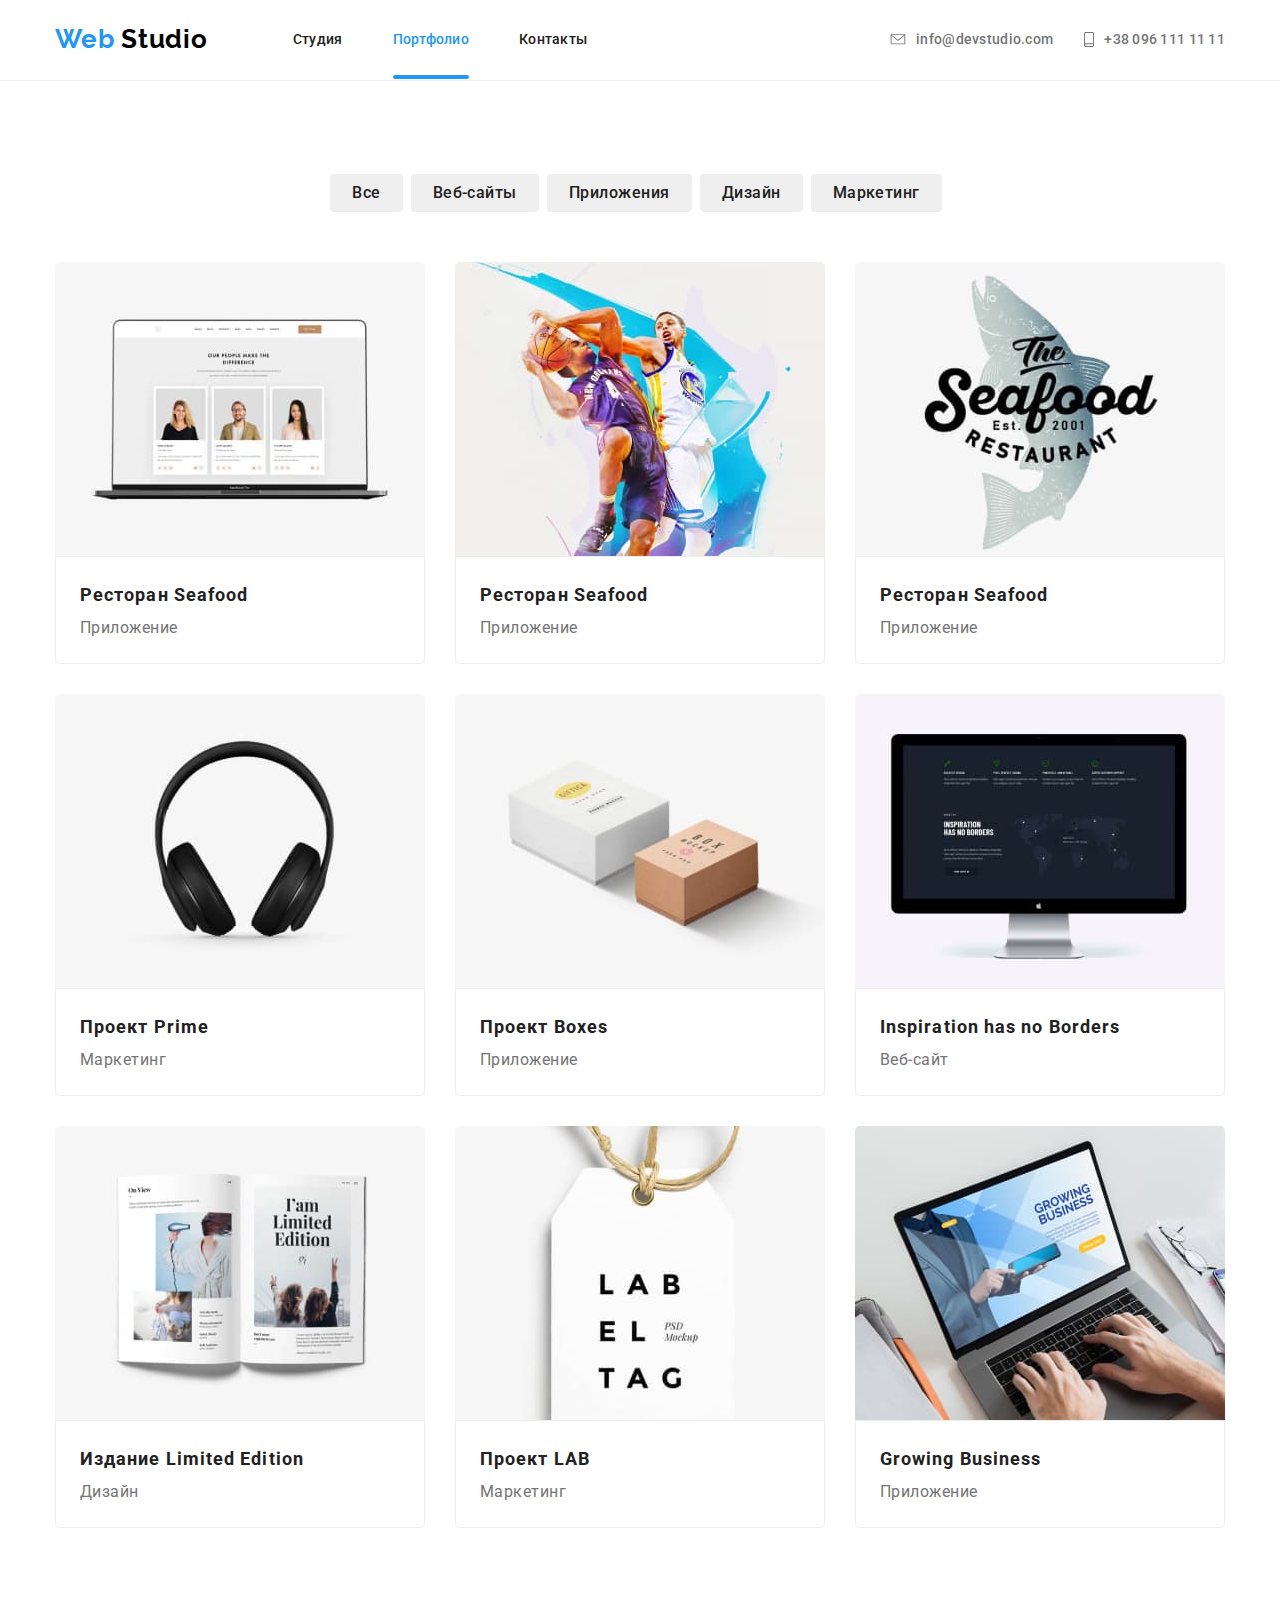
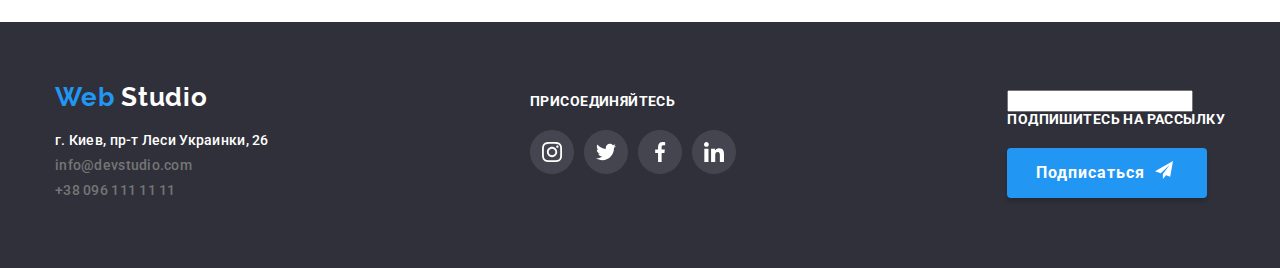
==== portfolio.html @ 5d682a05 "новый реп, удалила иконки" ====
<!DOCTYPE html>
<html lang="ru">

<head>
    <meta charset="UTF-8">
    <meta name="viewport" content="width=device-width, initial-scale=1.0">
    <title>Web Studio</title>
    <link rel="stylesheet" href="./css/normalize.css">
    <link rel="stylesheet" href="./css/style.css">
    <link href="https://fonts.googleapis.com/css2?family=Roboto:wght@400;500;700&display=swap" rel="stylesheet">

</head>

<body>

    <!--Хедер-->
    <header class="header">
        <div class="container">
            <nav class="navigation">
                <a class="logo-link-header link" href="./index.html">Web<span class="logo-studio-header">
                        Studio</span></a>

                <ul class="navigation-list list">
                    <li class="navigation-list-item">
                        <a class="navigation-list-link link" href="./index.html">Студия</a>
                    </li>
                    <li class="navigation-list-item">
                        <a class="navigation-list-link link current" href="./portfolio.html">Портфолио</a>
                    </li>
                    <li class="navigation-list-item">
                        <a class="navigation-list-link link" href="">Контакты</a>
                    </li>
                </ul>
            </nav>

            <div class="header-contacts">
                <address class="address">
                    <ul class="header-address list">

                        <li class="mail-link-block">
                            <a class="company-address-header link" href="mailto:info@devstudio.com">
                                <svg class="company-address-svg" width="16" height="11">
                                    <use class="envelope" href="./images/icons/symbol-defs.svg#envelope"></use>
                                </svg>
                                info@devstudio.com
                            </a>
                        </li>

                        <li class="phone-link-block">
                            <a class="company-address-header link" href="tel:+380961111111">
                                <svg class="company-address-svg" width="10" height="15">
                                    <use class="smartphone" href="./images/icons/symbol-defs.svg#smartphone"></use>
                                </svg>
                                +38 096 111 11 11
                            </a>
                        </li>

                    </ul>
                </address>
            </div>
        </div>
    </header>

    <main>
        <!--Портфолио-->
        <section class="portfolio">
            <div class="container">
                <h1 hidden>Портфолио</h1>
                <ul class="portfolio-button-list list">
                    <li>
                        <button class="portfolio-button-list-item" type="button">Все</button>
                    </li>
                    <li>
                        <button class="portfolio-button-list-item" type="button">Веб-сайты</button>
                    </li>
                    <li>
                        <button class="portfolio-button-list-item" type="button">Приложения</button>
                    </li>
                    <li>
                        <button class="portfolio-button-list-item" type="button">Дизайн</button>
                    </li>
                    <li>
                        <button class="portfolio-button-list-item" type="button">Маркетинг</button>
                    </li>
                </ul>

                <ul class="portfolio-example-list list">

                    <li class="portfolio-example-list-item">
                        <a class="portfolio-card-link link" href="">
                            <div class="portfolio-card">
                                <img src="./images/portfolio-1.jpg" alt="ноутбук" width="370" height="294">
                                <div class="overlay">
                                    <p class="overlay-text">Технокряк это современная площадка распространения
                                        коронавируса.
                                        Компании используют эту платформу для цифрового шпионажа и атак на защищённые
                                        сервера конкурентов.</p>
                                </div>
                            </div>
                            <div class="portfolio-card-content">
                                <h3 class="portfolio-example-title">Ресторан Seafood</h3>
                                <p class="portfolio-example-text">Приложение</p>
                            </div>
                        </a>
                    </li>

                    <li class="portfolio-example-list-item">
                        <a class="portfolio-card-link link" href="">
                            <div class="portfolio-card">
                                <img src="./images/portfolio-2.jpg" alt="баскетболисты" width="370" height="294">
                                <div class="overlay">
                                    <p class="overlay-text">Технокряк это современная площадка распространения
                                        коронавируса.
                                        Компании используют эту платформу для цифрового шпионажа и атак на защищённые
                                        сервера конкурентов.</p>
                                </div>
                            </div>
                            <div class="portfolio-card-content">
                                <h3 class="portfolio-example-title">Ресторан Seafood</h3>
                                <p class="portfolio-example-text">Приложение</p>
                            </div>
                        </a>
                    </li>

                    <li class="portfolio-example-list-item">
                        <a class="portfolio-card-link link" href="">
                            <div class="portfolio-card">
                                <img src="./images/portfolio-3.jpg" alt="лого ресторана" width="370" height="294">
                                <div class="overlay">
                                    <p class="overlay-text">Технокряк это современная площадка распространения
                                        коронавируса.
                                        Компании используют эту платформу для цифрового шпионажа и атак на защищённые
                                        сервера конкурентов.</p>
                                </div>
                            </div>
                            <div class="portfolio-card-content">
                                <h3 class="portfolio-example-title">Ресторан Seafood</h3>
                                <p class="portfolio-example-text">Приложение</p>
                            </div>
                        </a>
                    </li>

                    <li class="portfolio-example-list-item">
                        <a class="portfolio-card-link link" href="">
                            <div class="portfolio-card">
                                <img src="./images/portfolio-4.jpg" alt="наушники" width="370" height="294">
                                <div class="overlay">
                                    <p class="overlay-text">Технокряк это современная площадка распространения
                                        коронавируса.
                                        Компании используют эту платформу для цифрового шпионажа и атак на защищённые
                                        сервера конкурентов.</p>
                                </div>
                            </div>
                            <div class="portfolio-card-content">
                                <h3 class="portfolio-example-title">Проект Prime</h3>
                                <p class="portfolio-example-text">Маркетинг</p>
                            </div>
                        </a>
                    </li>

                    <li class="portfolio-example-list-item">
                        <a class="portfolio-card-link link" href="">
                            <div class="portfolio-card">
                                <img src="./images/portfolio-5.jpg" alt="коробки" width="370" height="294">
                                <div class="overlay">
                                    <p class="overlay-text">Технокряк это современная площадка распространения
                                        коронавируса.
                                        Компании используют эту платформу для цифрового шпионажа и атак на защищённые
                                        сервера конкурентов.</p>
                                </div>
                            </div>
                            <div class="portfolio-card-content">
                                <h3 class="portfolio-example-title">Проект Boxes</h3>
                                <p class="portfolio-example-text">Приложение</p>
                            </div>
                        </a>
                    </li>

                    <li class="portfolio-example-list-item">
                        <a class="portfolio-card-link link" href="">
                            <div class="portfolio-card">
                                <img src="./images/portfolio-6.jpg" alt="ПК" width="370" height="294">
                                <div class="overlay">
                                    <p class="overlay-text">Технокряк это современная площадка распространения
                                        коронавируса.
                                        Компании используют эту платформу для цифрового шпионажа и атак на защищённые
                                        сервера конкурентов.</p>
                                </div>
                            </div>
                            <div class="portfolio-card-content">
                                <h3 class="portfolio-example-title">Inspiration has no Borders</h3>
                                <p class="portfolio-example-text">Веб-сайт</p>
                            </div>
                        </a>
                    </li>

                    <li class="portfolio-example-list-item">
                        <a class="portfolio-card-link link" href="">
                            <div class="portfolio-card">
                                <img src="./images/portfolio-7.jpg" alt="журнал" width="370" height="294">
                                <div class="overlay">
                                    <p class="overlay-text">Технокряк это современная площадка распространения
                                        коронавируса.
                                        Компании используют эту платформу для цифрового шпионажа и атак на защищённые
                                        сервера конкурентов.</p>
                                </div>
                            </div>
                            <div class="portfolio-card-content">
                                <h3 class="portfolio-example-title">Издание Limited Edition</h3>
                                <p class="portfolio-example-text">Дизайн</p>
                            </div>
                        </a>
                    </li>

                    <li class="portfolio-example-list-item">
                        <a class="portfolio-card-link link" href="">
                            <div class="portfolio-card">
                                <img src="./images/portfolio-8.jpg" alt="лого проекта" width="370" height="294">
                                <div class="overlay">
                                    <p class="overlay-text">Технокряк это современная площадка распространения
                                        коронавируса.
                                        Компании используют эту платформу для цифрового шпионажа и атак на защищённые
                                        сервера конкурентов.</p>
                                </div>
                            </div>
                            <div class="portfolio-card-content">
                                <h3 class="portfolio-example-title">Проект LAB</h3>
                                <p class="portfolio-example-text">Маркетинг</p>
                            </div>
                        </a>
                    </li>

                    <li class="portfolio-example-list-item">
                        <a class="portfolio-card-link link" href="">
                            <div class="portfolio-card">
                                <img src="./images/portfolio-9.jpg" alt="ноутбук" width="370" height="294">
                                <div class="overlay">
                                    <p class="overlay-text">Технокряк это современная площадка распространения
                                        коронавируса.
                                        Компании используют эту платформу для цифрового шпионажа и атак на защищённые
                                        сервера конкурентов.</p>
                                </div>
                            </div>
                            <div class="portfolio-card-content">
                                <h3 class="portfolio-example-title">Growing Business</h3>
                                <p class="portfolio-example-text">Приложение</p>
                            </div>
                        </a>
                    </li>

                </ul>
            </div>

        </section>
    </main>

    <footer>
        <!--Контакты-->
        <section class="footer">
            <div class="container">
                <h2 hidden>Контакты</h2>
                <div class="footer-contacts">
                    <a class="logo-link-footer link" href="./index.html">Web<span class="logo-studio-footer">
                            Studio</span></a>
                    <address class="address">
                        <ul class="list">
                            <li>
                                <a class="company-address link" href="https://goo.gl/maps/VdEKPKN24WeTXLv36"
                                    target="_blank">г.
                                    Киев,
                                    пр-т Леси Украинки, 26</a>
                            </li>
                            <li>
                                <a class="company-mail-footer link" href="mailto:info@devstudio.com">info@devstudio.com
                                </a>
                            </li>
                            <li>
                                <a class="company-phone-footer link" href="tel:+380961111111">+38 096 111 11 11
                                </a>
                            </li>
                        </ul>
                    </address>
                </div>

                <div class="footer-join">
                    <b class="join">Присоединяйтесь</b>
                    <ul class="join-links-list list">
                        <li class="join-links-item">
                            <a class="join-logo-link" href="">
                                <svg class="join-logo-link-svg">
                                    <use href="./images/icons/symbol-defs.svg#instagram-footer"></use>
                                </svg>
                            </a>
                        </li>
                        <li class="join-links-item">
                            <a class="join-logo-link" href="">
                                <svg class="join-logo-link-svg">
                                    <use href="./images/icons/symbol-defs.svg#twitter-footer"></use>
                                </svg>
                            </a>
                        </li>
                        <li class="join-links-item">
                            <a class="join-logo-link" href="">
                                <svg class="join-logo-link-svg">
                                    <use href="./images/icons/symbol-defs.svg#facebook-footer"></use>
                                </svg>
                            </a>
                        </li>
                        <li class="join-links-item">
                            <a class="join-logo-link" href="">
                                <svg class="join-logo-link-svg">
                                    <use href="./images/icons/symbol-defs.svg#linkedin-footer"></use>
                                </svg>
                            </a>
                        </li>
                    </ul>
                </div>

                <div class="footer-subscribe">
                    <form action="#" method="GET" class="subscribe-form">
                        <label>
                            <input type="email" name="user email" class="subscribe-input">

                            <b class="subscribe">Подпишитесь на рассылку</b>

                            <button type="submit" class="subscribe-button">
                                Подписаться
                                <svg class="subscribe-button-icon" width="24" height="24">
                                    <use href="./images/icons/symbol-defs.svg#send"></use>
                                </svg>
                            </button>
                        </label>
                    </form>
                </div>
            </div>
        </section>
    </footer>
</body>
---- css/style.css ----
/*
цвет текста
color: #000000; черный для лого
color: #212121; почти черный
color: #FFFFFF; белый
color: #2196F3; голубой
color: #757575; серый

цвет фона
background: #FFFFFF; белый
background: #F5F4FA; серый
background: #2F303A; темный
*/
@font-face {
  font-family: "Raleway";
  font-style: normal;
  font-weight: 700;
  src: local("Raleway Bold"), local("Raleway-Bold"),
    url("../fonts/raleway-v16-latin-700.woff2") format("woff2"),
    /* Chrome 26+, Opera 23+, Firefox 39+ */
      url("../fonts/raleway-v16-latin-700.woff") format("woff"); /* Chrome 6+, Firefox 3.6+, IE 9+, Safari 5.1+ */
}
:root {
  --main-font: "Roboto", sans-serif;
  --secondary-font: "Raleway", sans-serif;
  --section-title-color: #212121;
  --accent-color: #2196f3;
  --accent-text: #ffffff;
  --logo-studio-header: #000000;
  --description-text-color: #757575;
  --title-text-color: #212121;
  --background-dark-color: #2f303a;
  --background-grey-color: #f5f4fa;
}
body {
  background-color: #ffffff;
  font-family: var(--main-font);
  font-size: 14px;
}
.link {
  text-decoration: none;
}
.list {
  list-style: none;
  padding-left: 0;
  padding-right: 0;
}
.section-title {
  /*универсальный заголовок секции*/
  font-weight: 700;
  font-size: 36px;
  line-height: 1.16;
  text-align: center;
  letter-spacing: 0.03em;
  color: var(--section-title-color);
}
.container {
  width: 1170px;
  padding-left: 15px;
  padding-right: 15px;
  margin-left: auto;
  margin-right: auto;
}
ul,
li,
h1,
h2,
h3,
h4,
h5,
h6,
p {
  margin-top: 0;
  margin-bottom: 0;
}
img {
  display: block;
  max-width: 100%;
}

/*Хедер*/
.logo-link-header {
  font-family: var(--secondary-font);
  font-weight: 700;
  font-size: 26px;
  line-height: 1.19;
  letter-spacing: 0.03em;
  color: var(--accent-color);

  padding-top: 24px;
  padding-bottom: 25px;
  margin-right: 85px;
}
.logo-studio-header {
  color: var(--logo-studio-header);
}
.header-address {
  display: flex;
}
.company-address-header {
  font-weight: 500;
  font-size: 14px;
  font-style: normal;
  line-height: 1.14;
  letter-spacing: 0.02em;
  color: var(--description-text-color);

  display: flex;
  align-items: center;
}
.company-address-svg {
  fill: currentColor;
  /*внимательно*/
  margin-right: 10px;
}
.company-address-header:hover,
.company-address-header:focus {
  color: var(--accent-color);
  transition: 250ms cubic-bezier(0.4, 0, 0.2, 1);
}
.mail-link-block {
  margin-right: 31px;
}
.navigation-list-link {
  position: relative;

  font-weight: 500;
  font-size: 14px;
  font-style: normal;
  line-height: 1.14;
  letter-spacing: 0.02em;
  color: var(--section-title-color);

  transition: 250ms cubic-bezier(0.4, 0, 0.2, 1);

  padding-top: 32px;
  padding-bottom: 32px;
}
.navigation-list-link:hover,
.navigation-list-link:focus {
  color: var(--accent-color);
}
.header .container {
  display: flex;
  align-items: center;
  justify-content: space-between;
}
.navigation-list {
  display: flex;
}
.navigation-list-item:not(:last-child) {
  margin-right: 50px;
}
.current::after {
  position: absolute;

  content: "";
  width: 100%;
  height: 4px;
  background-color: #2196F3;
  border-radius: 2px;
  bottom: 0;

  display: block;
}
.navigation-list-link.current {
  color:#2196F3;
}
.navigation {
  display: flex;
  align-items: center;
}

/*Герой*/
.hero {
  /* outline: 1px solid #666; */

  background-image: linear-gradient(
      to bottom,
      rgba(47, 48, 58, 0.8),
      rgba(47, 48, 58, 0.8)
    ),
    url(../images/header-background.jpg);
  background-repeat: no-repeat;
  background-position: center;
  background-size: cover;
  /* max-width: 1600px; */
  padding-top: 200px;
  padding-bottom: 200px;

  text-align: center;
}
.hero-title {
  font-weight: 900;
  font-size: 44px;
  line-height: 60px;
  text-align: center;
  letter-spacing: 0.06em;
  text-transform: uppercase;
  color: var(--accent-text);

  margin-bottom: 30px;
}
.button {
  font-weight: 700;
  font-size: 16px;
  line-height: 1.87;
  letter-spacing: 0.06em;
  color: #ffffff;
  background-color: var(--accent-color);
  width: 200px;
  height: 50px;
  outline: none;
  border: unset;
  cursor: pointer;

  box-shadow: 0px 4px 4px rgba(0, 0, 0, 0.15);
  border-radius: 4px;
}

/*Преимущества*/
.advantages {
  /* outline: 1px solid #666; */

  padding-top: 94px;
  padding-bottom: 94px;
}
.advantage-name {
  font-weight: 700;
  font-size: 14px;
  line-height: 16px;
  letter-spacing: 0.03em;
  text-transform: uppercase;
  color: #212121;
}
.advantage-description {
  font-weight: 400;
  font-size: 14px;
  line-height: 1.71;
  letter-spacing: 0.03em;
  color: var(--description-text-color);
}
.advantage-link-icon {
  width: 70px;
  height: 70px;
}
  .advantages-icon-div {
  width: 270px;
  height: 120px;
  background: #F5F4FA;
  border-radius: 4px;

  display: flex;
  justify-content: center;
  align-items: center;
}
.advantages-list {
  display: flex;
  justify-content: center;
}
.advantages-list-item:not(:last-child) {
  margin-right: 30px;
}
.advantage-name {
  margin-top: 30px;
  margin-bottom: 10px;
}
.link-icon {
  fill: #2f303a;
}

/*Чем мы занимаемся*/
.activities {
  /* outline: 1px solid #666; */

  padding-top: 0;
  padding-bottom: 67px;
}
.activities-list {
  display: flex;
  justify-content: center;
}
.activities-list-item {
  position: relative;
}
.activities-list-item-name {
  position: absolute;
  bottom: 0;

  font-weight: 700;
  font-size: 1.14;
  line-height: 16px;
  text-align: center;
  letter-spacing: 0.03em;
  text-transform: uppercase;
  color: var(--accent-text); 

  background: rgba(47, 48, 58, 0.8);
  width: 370px;
  height: 70px;

  display: flex;
  justify-content: center;
  align-items: center;
}
.activities .section-title {
  margin-bottom: 50px;
}
.activities-list-item:not(:last-child) {
  margin-right: 30px;
}

/*Наша команда*/
.team {
  background-color: var(--background-grey-color);

  padding-top: 94px;
  padding-bottom: 107px;
}
.team .section-title {
  font-weight: 700;
  font-size: 36px;
  line-height: 42px;
  text-align: center;
  letter-spacing: 0.03em;
  color: var(--title-text-color);

  margin-bottom: 37px;
}
.team-member {
  border: 1px solid #eeeeee;
  border-bottom-right-radius: 4px;
  border-bottom-left-radius: 4px;
  overflow: hidden;
  box-shadow: 0px 2px 1px rgba(0, 0, 0, 0.2), 0px 1px 1px rgba(0, 0, 0, 0.14),
    0px 1px 3px rgba(0, 0, 0, 0.12);
}
.team-card-content {
  background-color: #ffffff;
}
.team-member-name {
  font-weight: 500;
  font-size: 16px;
  line-height: 1.18;
  letter-spacing: 0.03em;
  color: var(--title-text-color);

  display: flex;
  justify-content: center;
}
.team-member-position {
  font-weight: 400;
  color: var(--description-text-color);
  margin-bottom: 16px;

  display: flex;
  justify-content: center;
}
.team-member-social-links {
  display: flex;
  justify-content: space-around;
  padding-bottom: 17px;
}
.team-member-social-links-item {
  width: 44px;
  height: 44px;
  display: flex;
  justify-content: center;
  align-items: center;
}
.team-member-link {
  width: 44px;
  height: 44px;  
  border-radius: 50%;
  fill: #AFB1B8;

  display: flex;
  align-items: center;
  justify-content: center;

  transition: 250ms cubic-bezier(0.4, 0, 0.2, 1);
}
.team-member-link:hover,
.team-member-link:focus {
  background-color: var(--accent-color);
}
.team-member-link-icon {
  width: 20px;
  height: 20px;
  transition: 250ms cubic-bezier(0.4, 0, 0.2, 1);
}
.team-member-link:hover .team-member-link-icon,
.team-member-link:focus .team-member-link-icon{
  fill: var(--accent-text);
}
.team-members-list {
  display: flex;
  justify-content: center;
}
.team-member:not(:last-child) {
  margin-right: 30px;
}
.team-member-name {
  padding-top: 30px;
  margin-bottom: 10px;
}

/*Постоянные клиенты*/
.clients {
  padding-top: 94px;
  padding-bottom: 94px;
}
.clients-list {
  display: flex;
  justify-content: space-around;
}
.clients .section-title {
  margin-bottom: 50px;
}
.client-logo-svg {
  fill: #AFB1B8;

  transition: 250ms cubic-bezier(0.4, 0, 0.2, 1);
}
.client-logo-link {
  width: 170px;
  height: 90px;
  border: 1px solid #AFB1B8;
  border-radius: 4px;

  display: flex;
  justify-content: center;
  align-items: center;

  transition: 250ms cubic-bezier(0.4, 0, 0.2, 1);
}
.client-logo-link:hover,
.client-logo-link:focus {
  border-color: var(--accent-color);
}
.client-logo-link:hover .client-logo-svg,
.client-logo-link:focus .client-logo-svg{
  fill: var(--accent-color);
}

/*Контакты*/
.footer {
  padding-top: 60px;
  padding-bottom: 60px;
}
.company-address {
  /*адрес компании в футере*/
  font-weight: 500;
  font-size: 14px;
  font-style: normal;
  line-height: 1.14;
  letter-spacing: 0.02em;
  color: var(--accent-text);

  display: block;
  margin-bottom: 9px;
}
.company-mail-footer,
.company-phone-footer {
  font-weight: 500;
  font-size: 14px;
  font-style: normal;
  line-height: 1.14;
  letter-spacing: 0.02em;
  color: var(--description-text-color);

  display: block;
  margin-bottom: 9px;
}
.join,
.subscribe {
  /*присоединяйтесь, подпишитесь в футере*/
  font-weight: 700;
  font-size: 14px;
  line-height: 1.14;
  letter-spacing: 0.03em;
  text-transform: uppercase;
  color: var(--accent-text);

  display: block;
  margin-bottom: 20px;
}
.logo-link-footer {
  /*логотип в футере*/
  font-family: var(--secondary-font);
  font-weight: 700;
  font-size: 26px;
  line-height: 1.19;
  letter-spacing: 0.03em;
  color: var(--accent-color);

  display: block;
  margin-bottom: 20px;
}
.logo-studio-footer {
  /*белый цвет для слова studio*/
  color: #ffffff;
}
.footer .container {
  display: flex;
  align-items: baseline;
  justify-content: space-between;
}
.join-links-list {
  display: flex;
  justify-content: space-between;
}
.join-logo-link {
  height: 44px;
  width: 44px;

  display: block;
  border-radius: 50%;
  transition: 250ms cubic-bezier(0.4, 0, 0.2, 1);
}
.join-logo-link:hover,
.join-logo-link:focus {
  background-color: var(--accent-color);
}
.join-logo-link:not(last-child) {
  margin-right: 10px;
}
.join-logo-link-svg {
  width: 44px;
  height: 44px;

  fill: #fff;
}
.subscribe-button {
  font-weight: 700;
  font-size: 16px;
  line-height: 1.87;
  letter-spacing: 0.06em;
  color: #ffffff;
  background-color: var(--accent-color);
  width: 200px;
  height: 50px;
  outline: none;
  border: unset;
  cursor: pointer;

  box-shadow: 0px 4px 4px rgba(0, 0, 0, 0.15);
  border-radius: 4px;
  display: flex;
  align-items: center;
  justify-content: center;
}
.subscribe-button-icon {
  fill: #fff;
  margin-left: 10px;
}
.footer {
  background-color: var(--background-dark-color);
}





/*Портфолио*/
.portfolio {
  border-top: 1px solid #eeeeee;
  /* outline: 1px solid #666; */
  padding-top: 93px;
  padding-bottom: 94px;
}
.portfolio-button-list {
  display: flex;
  justify-content: center;

  margin-bottom: 50px;
}
.portfolio-button-list-item {
  font-weight: 500;
  font-size: 16px;
  line-height: 1.62;
  letter-spacing: 0.03em;
  color: var(--title-text-color);
  border: unset;
  padding-left: 22px;
  padding-right: 22px;
  padding-top: 6px;
  padding-bottom: 6px;
  cursor: pointer;
  border-radius: 4px;

  margin-right: 8px;

  transition: 250ms cubic-bezier(0.4, 0, 0.2, 1);
}
.portfolio-button-list-item:hover,
.portfolio-button-list-item:focus {
  color: var(--accent-text);
  background-color: var(--accent-color);
  box-shadow: 0px 2px 2px rgba(0, 0, 0, 0.12),
  0px 1px 2px rgba(0, 0, 0, 0.08),
  0px 3px 1px rgba(0, 0, 0, 0.1);
  border-radius: 4px;
}
.overlay {
  position: absolute;
  top: 100%;
  bottom: 0;
  opacity: 1;

  width: 100%;
  height: 100%;
  background: rgba(33, 150, 243, 0.9);
  transition: 250ms cubic-bezier(0.4, 0, 0.2, 1);
}
.overlay-text {
  font-weight: 400;
  font-size: 18px;
  line-height: 1.55;
  letter-spacing: 0.03em;
  color: var(--accent-text);

  padding-top: 65px;
  padding-bottom: 65px;
  padding-left: 24px;
  padding-right: 24px;
}
.portfolio-card-link {
    display: block;
}
.portfolio-card-link:hover,
.portfolio-card-link:focus {
  box-shadow: 1px 4px 6px
  rgba(0, 0, 0, 0.16), 0px 4px 4px
  rgba(0, 0, 0, 0.06), 0px 1px 1px
  rgba(0, 0, 0, 0.12);
}
.portfolio-card-link:hover .overlay,
.portfolio-card-link:focus .overlay {
  transform: translatey(0);
  top: 0;
}
.portfolio-example-title {
  font-weight: 700;
  font-size: 18px;
  line-height: 2;
  letter-spacing: 0.06em;
  color: var(--title-text-color);
}
.portfolio-example-text {
  font-weight: 400;
  font-size: 16px;
  line-height: 30px;
  letter-spacing: 0.03em;
  color: var(--description-text-color);
}
.portfolio-example-list {
  display: flex;
  flex-wrap: wrap;
  justify-content: center;
}
.portfolio-example-list-item {
  margin-right: 30px;
  margin-bottom: 30px;
}
.portfolio-example-list-item:nth-child(3n) {
  margin-right: 0;
}
.portfolio-example-list-item:nth-child(n + 7) {
  margin-bottom: 0;
}
.portfolio-card {
  position: relative;

  border-top-right-radius: 5px;
  border-top-left-radius: 5px;
  overflow: hidden;
}
.portfolio-card-content {
  padding-top: 20px;
  padding-bottom: 20px;
  padding-left: 24px;
  padding-right: 24px;

  border: 1px solid #eeeeee;
  border-bottom-right-radius: 5px;
  border-bottom-left-radius: 5px;
  overflow: hidden;
}
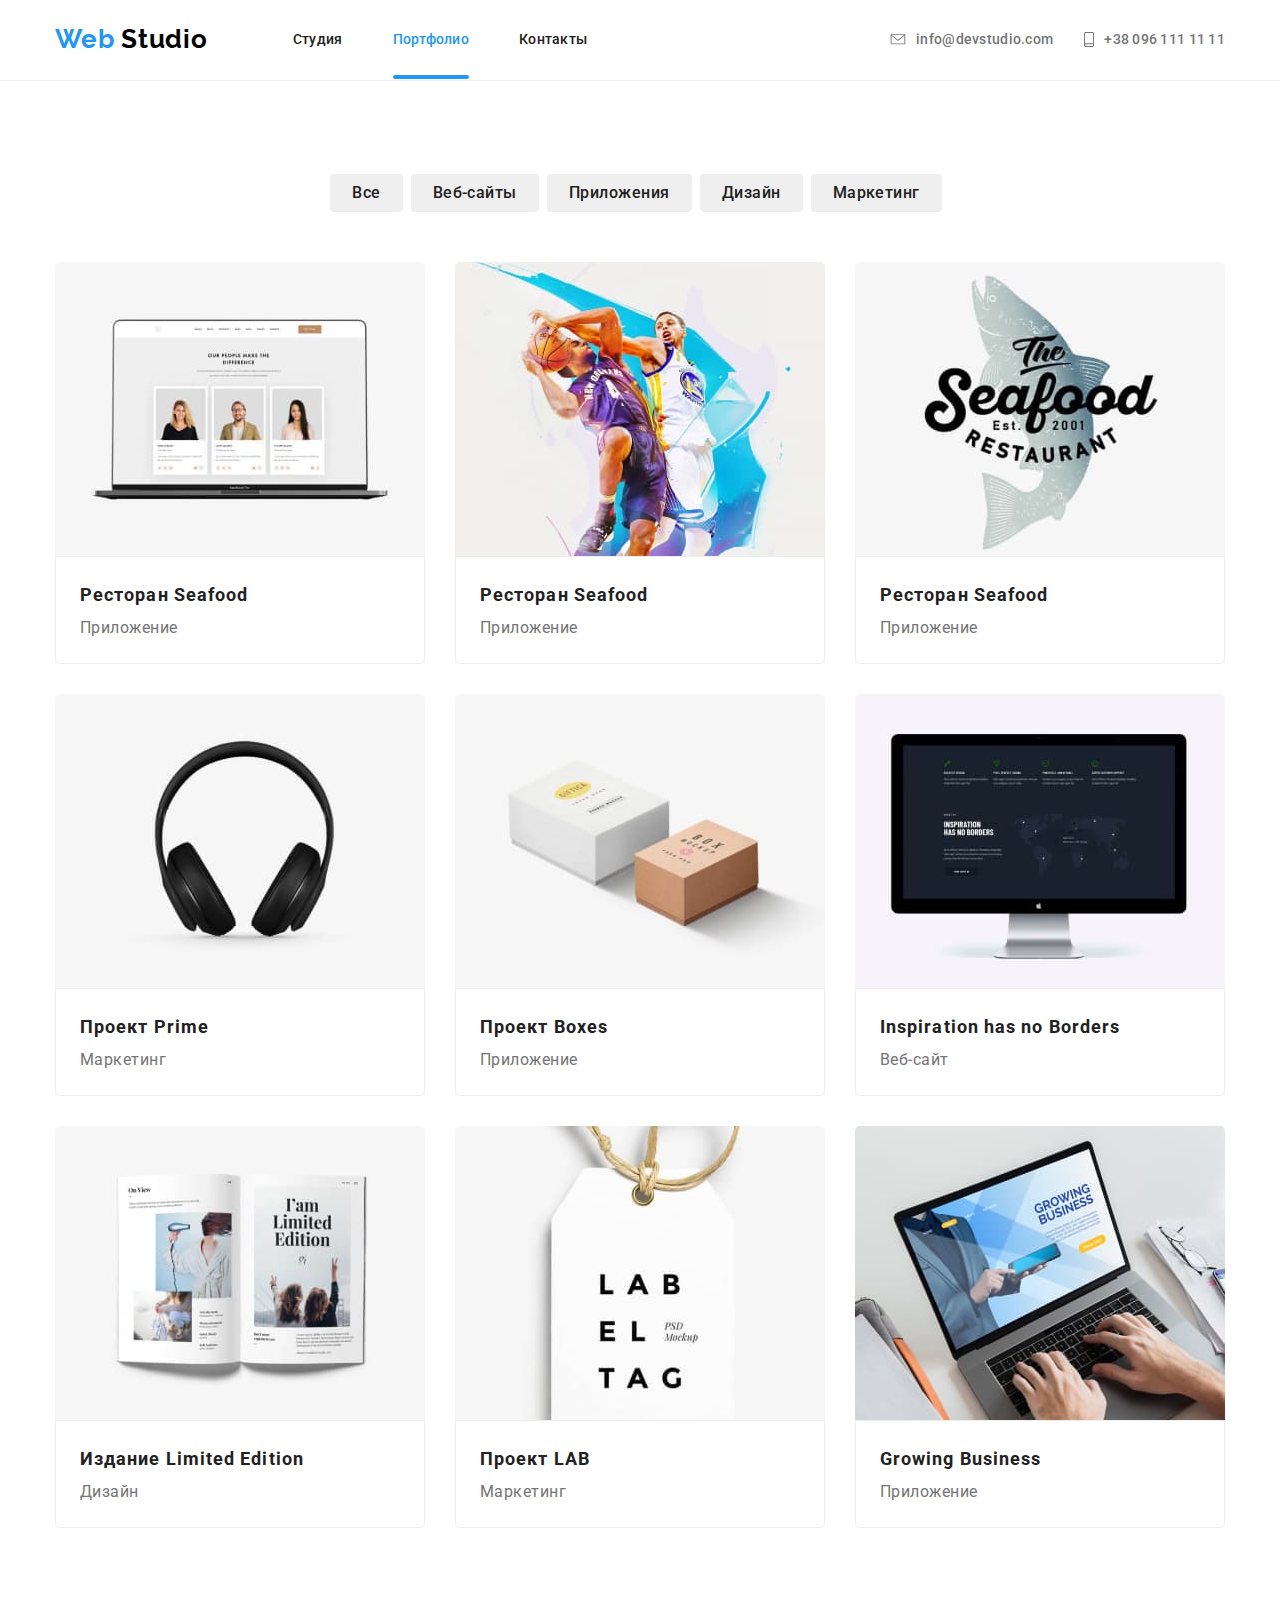
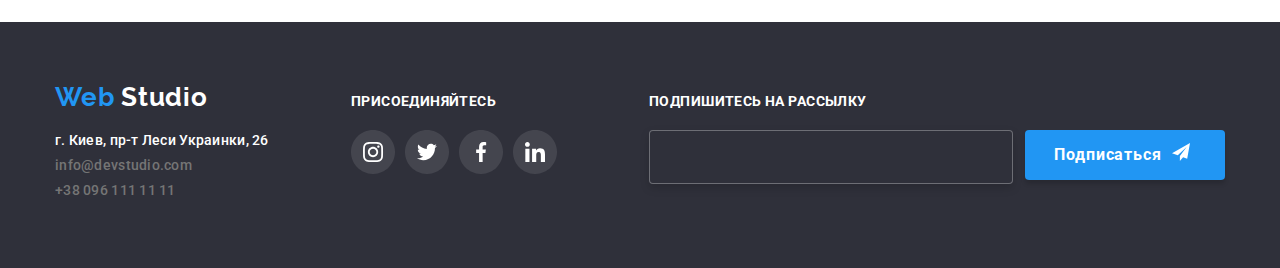
==== commit 62a1e3ee: "модалка 1" ====
--- a/portfolio.html
+++ b/portfolio.html
@@ -318,10 +318,10 @@
 
                 <div class="footer-subscribe">
                     <form action="#" method="GET" class="subscribe-form">
-                        <label>
+                        <b class="subscribe">Подпишитесь на рассылку</b>
+
+                        <div class="subscribe-block">
                             <input type="email" name="user email" class="subscribe-input">
-
-                            <b class="subscribe">Подпишитесь на рассылку</b>
 
                             <button type="submit" class="subscribe-button">
                                 Подписаться
@@ -329,7 +329,8 @@
                                     <use href="./images/icons/symbol-defs.svg#send"></use>
                                 </svg>
                             </button>
-                        </label>
+                        </div>
+
                     </form>
                 </div>
             </div>
--- a/css/style.css
+++ b/css/style.css
@@ -217,6 +217,32 @@
   box-shadow: 0px 4px 4px rgba(0, 0, 0, 0.15);
   border-radius: 4px;
 }
+.backdrop {
+  position: fixed;
+  top: 0;
+  left: 0;
+
+  width: 100%;
+  height: 100%;
+  background: rgba(0, 0, 0, 0.2);
+}
+.modal {
+  position: absolute;
+  top: 50%;
+  left: 50%;
+  transform: translate(-50% -50%);
+  z-index: 2;
+  
+  width: 528px;
+  height: 581px;
+
+  background: #FFFFFF;
+  box-shadow: 0px 1px 3px rgba(0, 0, 0, 0.12), 0px 1px 1px
+  rgba(0, 0, 0, 0.14), 0px 2px 1px
+  rgba(0, 0, 0, 0.2);
+  border-radius: 4px;
+}
+
 
 /*Преимущества*/
 .advantages {
@@ -554,6 +580,19 @@
   fill: #fff;
   margin-left: 10px;
 }
+.subscribe-input {
+  width: 358px;
+  height: 50px;
+  background-color: var(--background-dark-color);
+  border: 1px solid rgba(255, 255, 255, 0.3);
+  filter: drop-shadow(0px 4px 4px rgba(0, 0, 0, 0.15));
+  border-radius: 4px;
+
+  margin-right: 12px;
+}
+.subscribe-block {
+  display: flex;
+}
 .footer {
   background-color: var(--background-dark-color);
 }
